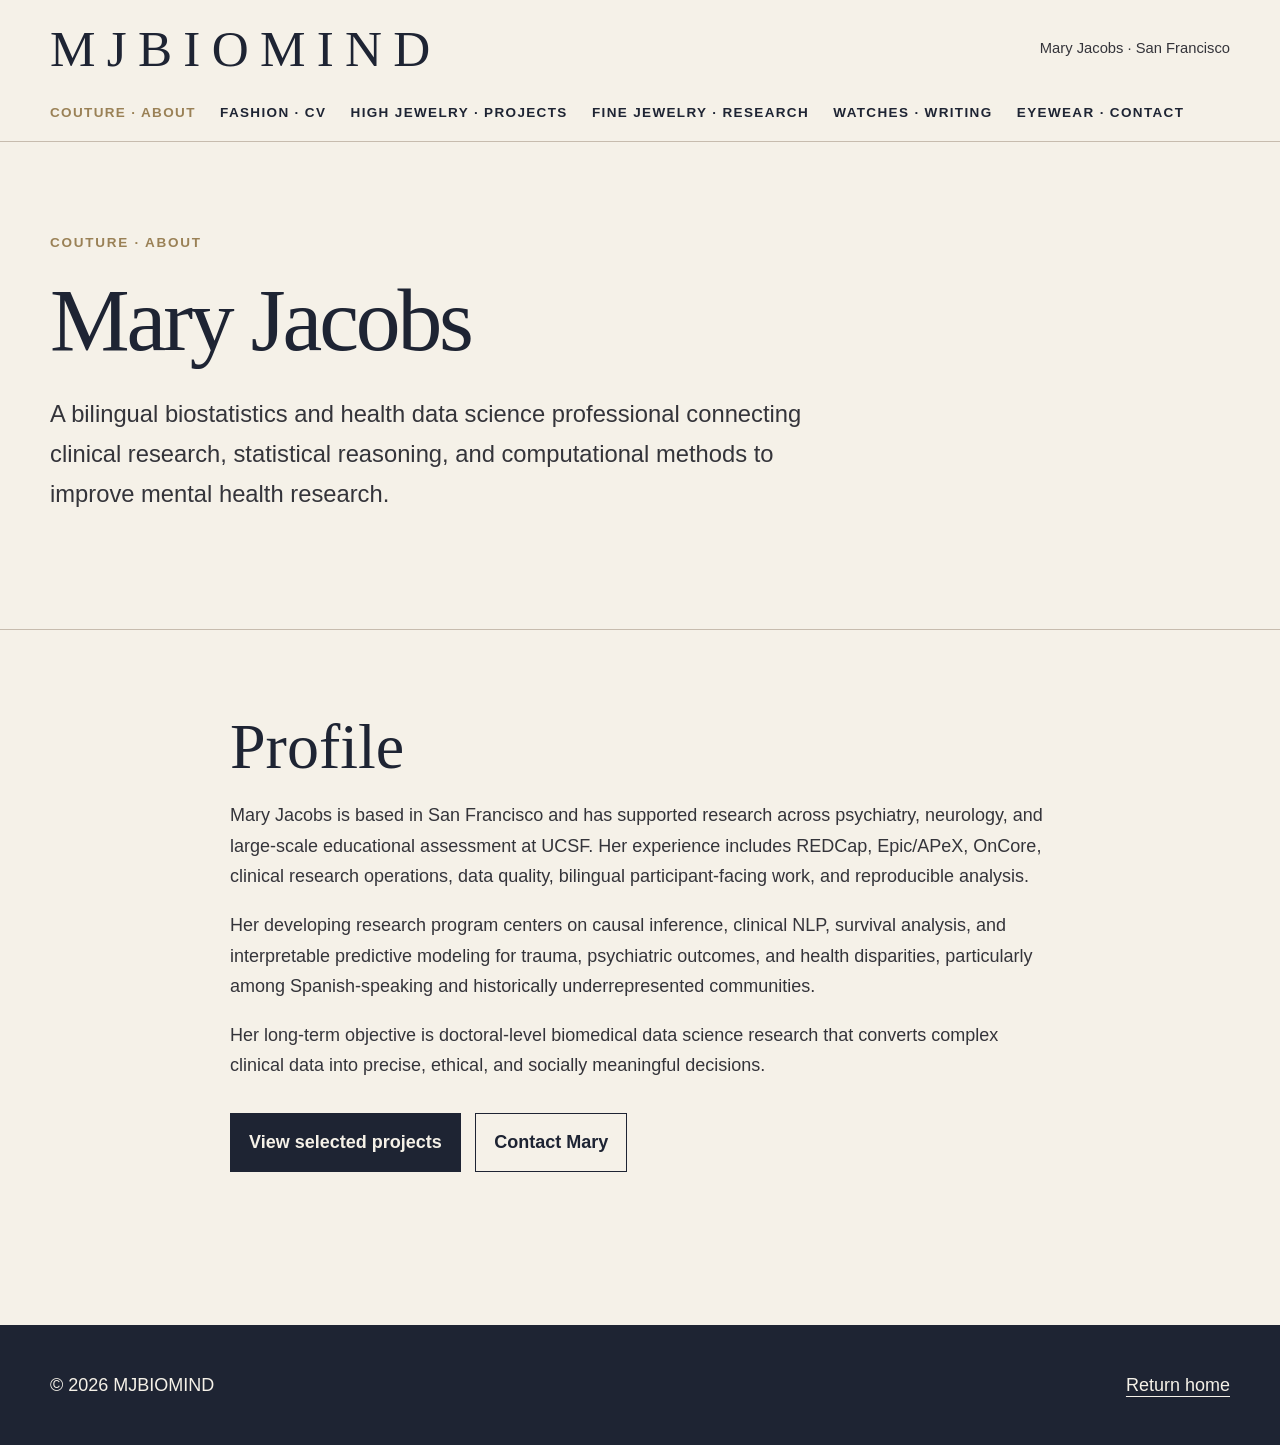
==== about.html @ 74efe2dd "Add Couture about page" ====
<!doctype html><html lang="en"><head><meta charset="utf-8"><meta name="viewport" content="width=device-width,initial-scale=1"><meta name="description" content="About Mary Jacobs, biostatistics and health data science professional."><title>Couture | About | MJBIOMIND</title><link rel="stylesheet" href="styles.css"></head><body><a class="skip" href="#main">Skip to content</a><header class="masthead"><div class="shell"><div class="brandrow"><a class="brand" href="index.html">MJBIOMIND</a><span class="address">Mary Jacobs · San Francisco</span></div><nav aria-label="Primary"><ul><li><a aria-current="page" href="about.html">Couture · About</a></li><li><a href="cv.html">Fashion · CV</a></li><li><a href="projects.html">High Jewelry · Projects</a></li><li><a href="research.html">Fine Jewelry · Research</a></li><li><a href="writing.html">Watches · Writing</a></li><li><a href="contact.html">Eyewear · Contact</a></li></ul></nav></div></header><main id="main"><section class="pagehero"><div class="shell"><p class="eyebrow">Couture · About</p><h1>Mary Jacobs</h1><p class="lead">A bilingual biostatistics and health data science professional connecting clinical research, statistical reasoning, and computational methods to improve mental health research.</p></div></section><article class="content shell"><h2>Profile</h2><p>Mary Jacobs is based in San Francisco and has supported research across psychiatry, neurology, and large-scale educational assessment at UCSF. Her experience includes REDCap, Epic/APeX, OnCore, clinical research operations, data quality, bilingual participant-facing work, and reproducible analysis.</p><p>Her developing research program centers on causal inference, clinical NLP, survival analysis, and interpretable predictive modeling for trauma, psychiatric outcomes, and health disparities, particularly among Spanish-speaking and historically underrepresented communities.</p><p>Her long-term objective is doctoral-level biomedical data science research that converts complex clinical data into precise, ethical, and socially meaningful decisions.</p><div class="actions"><a class="button primary" href="projects.html">View selected projects</a><a class="button" href="contact.html">Contact Mary</a></div></article></main><footer class="footer"><div class="shell"><span>© 2026 MJBIOMIND</span><a href="index.html">Return home</a></div></footer></body></html>
---- styles.css ----
:root{--ivory:#f5f1e8;--parchment:#e9e1d5;--taupe:#a99d91;--navy:#1e2433;--ink:#34343a;--gold:#9a8156;--line:#c7bcae;--max:1180px}*{box-sizing:border-box}html{font-size:18px}body{margin:0;background:var(--ivory);color:var(--navy);font-family:Arial,Helvetica,sans-serif;line-height:1.7}a{color:inherit;text-underline-offset:.25em}a:focus-visible{outline:3px solid var(--gold);outline-offset:4px}.skip{position:absolute;top:-5rem;left:1rem;background:var(--navy);color:var(--ivory);padding:.7rem 1rem;z-index:20}.skip:focus{top:1rem}.shell{width:min(calc(100% - 2rem),var(--max));margin:auto}.masthead{padding:1.3rem 0 .8rem;border-bottom:1px solid var(--line)}.brandrow{display:flex;justify-content:space-between;align-items:center;gap:1rem}.brand{font:500 clamp(1.8rem,4vw,3rem)/1 Georgia,serif;letter-spacing:.22em;text-decoration:none}.address{font-size:.82rem;color:var(--ink)}nav ul{display:flex;flex-wrap:wrap;gap:.65rem 1.35rem;list-style:none;padding:0;margin:1.2rem 0 0}nav a{font-size:.75rem;font-weight:700;letter-spacing:.1em;text-transform:uppercase;text-decoration:none}nav a:hover,nav a[aria-current=page]{color:var(--gold)}main{min-height:65vh}.hero,.pagehero{padding:5rem 0;border-bottom:1px solid var(--line)}.hero{display:grid;grid-template-columns:minmax(230px,.75fr) minmax(0,1.5fr);gap:3rem 5rem;align-items:center}.portrait{width:100%;max-width:360px;aspect-ratio:4/5;object-fit:cover;filter:saturate(.75) contrast(.92);border:1px solid var(--line)}.eyebrow{margin:0 0 .8rem;color:var(--gold);font-size:.75rem;font-weight:700;letter-spacing:.13em;text-transform:uppercase}h1,h2,h3{font-family:Georgia,'Times New Roman',serif;font-weight:500;line-height:1.12}h1{font-size:clamp(3rem,7vw,6.3rem);margin:0;letter-spacing:-.035em}h2{font-size:clamp(2rem,5vw,4rem);margin:0 0 1rem}.lead{font-size:clamp(1.05rem,2vw,1.32rem);max-width:760px;color:var(--ink)}.actions{display:flex;flex-wrap:wrap;gap:.8rem;margin-top:1.8rem}.button{display:inline-block;padding:.72rem 1rem;border:1px solid var(--navy);text-decoration:none;font-weight:700}.button.primary{background:var(--navy);color:var(--ivory)}.collections{padding:4rem 0}.grid{display:grid;grid-template-columns:repeat(3,minmax(0,1fr));gap:1rem}.card{display:block;background:var(--parchment);border:1px solid var(--line);padding:1.35rem;text-decoration:none}.card small{display:block;color:var(--gold);font-weight:700;letter-spacing:.1em;text-transform:uppercase}.card h3{font-size:1.6rem;margin:.4rem 0}.content{padding:4.5rem 0;max-width:820px}.content p,.content li{color:var(--ink)}.list{display:grid;gap:1rem;padding:0;list-style:none}.item{padding:1.3rem;background:var(--parchment);border:1px solid var(--line)}.item h3{margin:0 0 .5rem;font-size:1.45rem}.meta{color:#615b55;font-size:.9rem}.footer{background:var(--navy);color:var(--ivory);margin-top:4rem}.footer .shell{display:flex;justify-content:space-between;gap:2rem;padding:2.5rem 0}.footer a{color:var(--ivory)}@media(max-width:780px){html{font-size:17px}.brandrow,.footer .shell{align-items:flex-start;flex-direction:column}.hero{grid-template-columns:1fr;padding:3.5rem 0}.grid{grid-template-columns:1fr}.pagehero{padding:3.5rem 0}}@media(prefers-reduced-motion:reduce){*{scroll-behavior:auto!important;transition:none!important;animation:none!important}}@media(prefers-contrast:more){:root{--ivory:#fff;--parchment:#f3f3f3;--navy:#111827;--ink:#111;--gold:#6b4f24;--line:#111}}
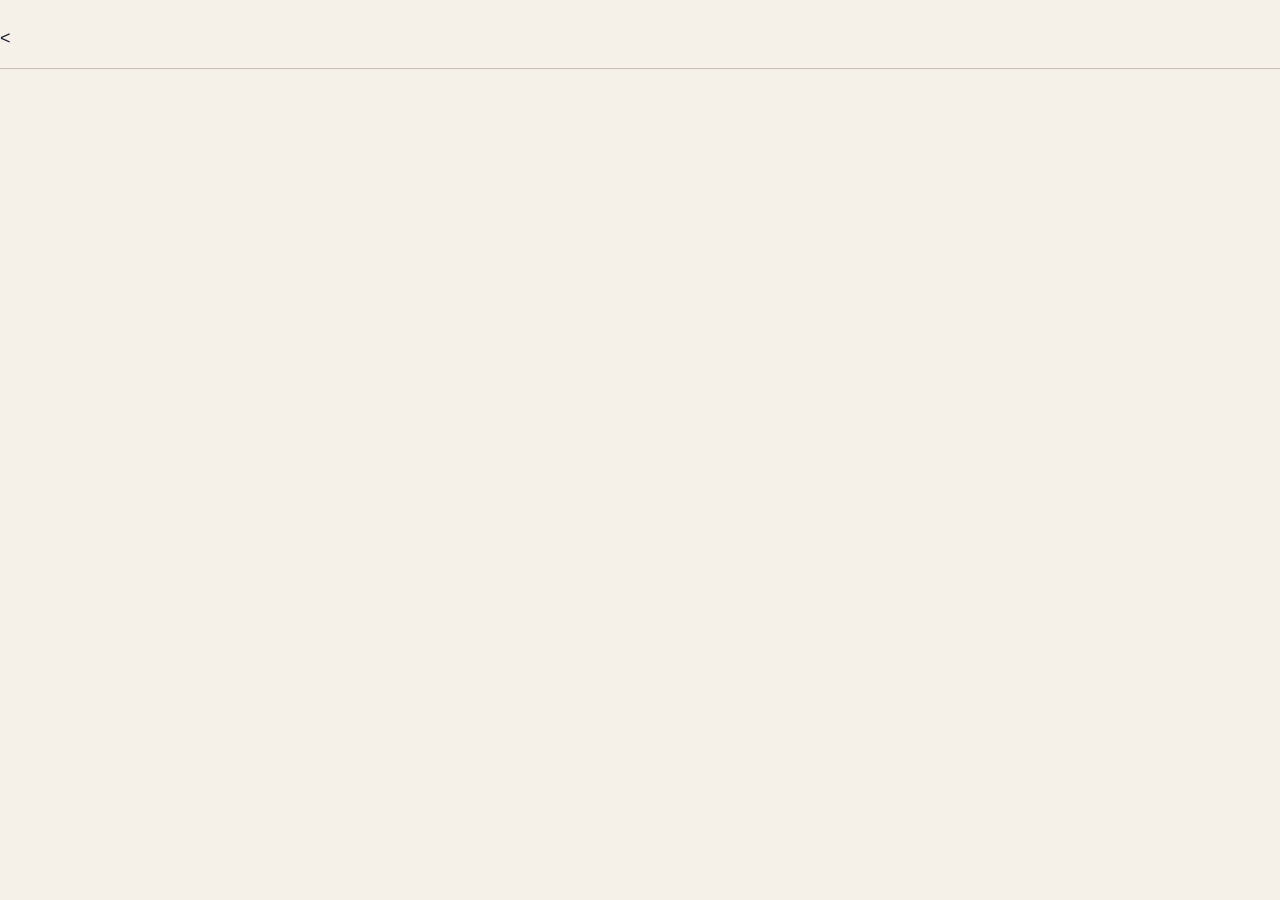
==== commit 3e5a7c51: "Remove collection labels from About page" ====
--- a/about.html
+++ b/about.html
@@ -1 +1 @@
-<!doctype html><html lang="en"><head><meta charset="utf-8"><meta name="viewport" content="width=device-width,initial-scale=1"><meta name="description" content="About Mary Jacobs, biostatistics and health data science professional."><title>Couture | About | MJBIOMIND</title><link rel="stylesheet" href="styles.css"></head><body><a class="skip" href="#main">Skip to content</a><header class="masthead"><div class="shell"><div class="brandrow"><a class="brand" href="index.html">MJBIOMIND</a><span class="address">Mary Jacobs · San Francisco</span></div><nav aria-label="Primary"><ul><li><a aria-current="page" href="about.html">Couture · About</a></li><li><a href="cv.html">Fashion · CV</a></li><li><a href="projects.html">High Jewelry · Projects</a></li><li><a href="research.html">Fine Jewelry · Research</a></li><li><a href="writing.html">Watches · Writing</a></li><li><a href="contact.html">Eyewear · Contact</a></li></ul></nav></div></header><main id="main"><section class="pagehero"><div class="shell"><p class="eyebrow">Couture · About</p><h1>Mary Jacobs</h1><p class="lead">A bilingual biostatistics and health data science professional connecting clinical research, statistical reasoning, and computational methods to improve mental health research.</p></div></section><article class="content shell"><h2>Profile</h2><p>Mary Jacobs is based in San Francisco and has supported research across psychiatry, neurology, and large-scale educational assessment at UCSF. Her experience includes REDCap, Epic/APeX, OnCore, clinical research operations, data quality, bilingual participant-facing work, and reproducible analysis.</p><p>Her developing research program centers on causal inference, clinical NLP, survival analysis, and interpretable predictive modeling for trauma, psychiatric outcomes, and health disparities, particularly among Spanish-speaking and historically underrepresented communities.</p><p>Her long-term objective is doctoral-level biomedical data science research that converts complex clinical data into precise, ethical, and socially meaningful decisions.</p><div class="actions"><a class="button primary" href="projects.html">View selected projects</a><a class="button" href="contact.html">Contact Mary</a></div></article></main><footer class="footer"><div class="shell"><span>© 2026 MJBIOMIND</span><a href="index.html">Return home</a></div></footer></body></html>+<!doctype html><html lang="en"><head><meta charset="utf-8"><meta name="viewport" content="width=device-width,initial-scale=1"><meta name="description" content="About Mary Jacobs, biostatistics and health data science professional."><title>About | MJBIOMIND</title><link rel="stylesheet" href="styles.css"></head><body><a class="skip" href="#main">Skip to content</a><header class="masthead"><
--- a/styles.css
+++ b/styles.css
@@ -1 +1 @@
-:root{--ivory:#f5f1e8;--parchment:#e9e1d5;--taupe:#a99d91;--navy:#1e2433;--ink:#34343a;--gold:#9a8156;--line:#c7bcae;--max:1180px}*{box-sizing:border-box}html{font-size:18px}body{margin:0;background:var(--ivory);color:var(--navy);font-family:Arial,Helvetica,sans-serif;line-height:1.7}a{color:inherit;text-underline-offset:.25em}a:focus-visible{outline:3px solid var(--gold);outline-offset:4px}.skip{position:absolute;top:-5rem;left:1rem;background:var(--navy);color:var(--ivory);padding:.7rem 1rem;z-index:20}.skip:focus{top:1rem}.shell{width:min(calc(100% - 2rem),var(--max));margin:auto}.masthead{padding:1.3rem 0 .8rem;border-bottom:1px solid var(--line)}.brandrow{display:flex;justify-content:space-between;align-items:center;gap:1rem}.brand{font:500 clamp(1.8rem,4vw,3rem)/1 Georgia,serif;letter-spacing:.22em;text-decoration:none}.address{font-size:.82rem;color:var(--ink)}nav ul{display:flex;flex-wrap:wrap;gap:.65rem 1.35rem;list-style:none;padding:0;margin:1.2rem 0 0}nav a{font-size:.75rem;font-weight:700;letter-spacing:.1em;text-transform:uppercase;text-decoration:none}nav a:hover,nav a[aria-current=page]{color:var(--gold)}main{min-height:65vh}.hero,.pagehero{padding:5rem 0;border-bottom:1px solid var(--line)}.hero{display:grid;grid-template-columns:minmax(230px,.75fr) minmax(0,1.5fr);gap:3rem 5rem;align-items:center}.portrait{width:100%;max-width:360px;aspect-ratio:4/5;object-fit:cover;filter:saturate(.75) contrast(.92);border:1px solid var(--line)}.eyebrow{margin:0 0 .8rem;color:var(--gold);font-size:.75rem;font-weight:700;letter-spacing:.13em;text-transform:uppercase}h1,h2,h3{font-family:Georgia,'Times New Roman',serif;font-weight:500;line-height:1.12}h1{font-size:clamp(3rem,7vw,6.3rem);margin:0;letter-spacing:-.035em}h2{font-size:clamp(2rem,5vw,4rem);margin:0 0 1rem}.lead{font-size:clamp(1.05rem,2vw,1.32rem);max-width:760px;color:var(--ink)}.actions{display:flex;flex-wrap:wrap;gap:.8rem;margin-top:1.8rem}.button{display:inline-block;padding:.72rem 1rem;border:1px solid var(--navy);text-decoration:none;font-weight:700}.button.primary{background:var(--navy);color:var(--ivory)}.collections{padding:4rem 0}.grid{display:grid;grid-template-columns:repeat(3,minmax(0,1fr));gap:1rem}.card{display:block;background:var(--parchment);border:1px solid var(--line);padding:1.35rem;text-decoration:none}.card small{display:block;color:var(--gold);font-weight:700;letter-spacing:.1em;text-transform:uppercase}.card h3{font-size:1.6rem;margin:.4rem 0}.content{padding:4.5rem 0;max-width:820px}.content p,.content li{color:var(--ink)}.list{display:grid;gap:1rem;padding:0;list-style:none}.item{padding:1.3rem;background:var(--parchment);border:1px solid var(--line)}.item h3{margin:0 0 .5rem;font-size:1.45rem}.meta{color:#615b55;font-size:.9rem}.footer{background:var(--navy);color:var(--ivory);margin-top:4rem}.footer .shell{display:flex;justify-content:space-between;gap:2rem;padding:2.5rem 0}.footer a{color:var(--ivory)}@media(max-width:780px){html{font-size:17px}.brandrow,.footer .shell{align-items:flex-start;flex-direction:column}.hero{grid-template-columns:1fr;padding:3.5rem 0}.grid{grid-template-columns:1fr}.pagehero{padding:3.5rem 0}}@media(prefers-reduced-motion:reduce){*{scroll-behavior:auto!important;transition:none!important;animation:none!important}}@media(prefers-contrast:more){:root{--ivory:#fff;--parchment:#f3f3f3;--navy:#111827;--ink:#111;--gold:#6b4f24;--line:#111}}+:root{--ivory:#f5f1e8;--parchment:#e9e1d5;--taupe:#a99d91;--navy:#1e2433;--ink:#34343a;--gold:#9a8156;--line:#c7bcae;--max:1180px}*{box-sizing:border-box}html{font-size:18px}body{margin:0;background:var(--ivory);color:var(--navy);font-family:Arial,Helvetica,sans-serif;line-height:1.7}a{color:inherit;text-underline-offset:.25em}a:focus-visible{outline:3px solid var(--gold);outline-offset:4px}.skip{position:absolute;top:-5rem;left:1rem;background:var(--navy);color:var(--ivory);padding:.7rem 1rem;z-index:20}.skip:focus{top:1rem}.shell{width:min(calc(100% - 2rem),var(--max));margin:auto}.masthead{padding:1.3rem 0 .8rem;border-bottom:1px solid var(--line)}.brandrow{display:flex;justify-content:space-between;align-items:center;gap:1rem}.brand{position:relative;font:500 clamp(1.8rem,4vw,3rem)/1 Georgia,serif;letter-spacing:.22em;text-decoration:none;padding-bottom:.55rem}.brand:after{content:"";position:absolute;left:0;bottom:0;width:4.4rem;height:2px;background:var(--gold)}.address{font-size:.82rem;color:var(--ink)}nav ul{display:flex;flex-wrap:wrap;gap:.65rem 1.55rem;list-style:none;padding:0;margin:1.2rem 0 0}nav a{position:relative;font-size:.78rem;font-weight:700;letter-spacing:.11em;text-transform:uppercase;text-decoration:none;padding-bottom:.25rem}nav a:after{content:"";position:absolute;left:0;right:100%;bottom:0;height:1px;background:var(--gold);transition:right .2s ease}nav a:hover:after,nav a[aria-current=page]:after{right:0}nav a:hover,nav a[aria-current=page]{color:var(--gold)}main{min-height:65vh}.hero,.pagehero{padding:5.8rem 0}.hero{display:grid;grid-template-columns:minmax(230px,.75fr) minmax(0,1.5fr);gap:3rem 5rem;align-items:center}.portrait{width:100%;max-width:360px;aspect-ratio:4/5;object-fit:cover;filter:saturate(.78) contrast(.94);border:1px solid var(--line)}.eyebrow{margin:0 0 .8rem;color:var(--gold);font-size:.75rem;font-weight:700;letter-spacing:.13em;text-transform:uppercase}h1,h2,h3{font-family:Georgia,'Times New Roman',serif;font-weight:500;line-height:1.1}h1{font-size:clamp(3.6rem,8vw,7.2rem);margin:0;letter-spacing:-.04em}h2{font-size:clamp(2.4rem,5.5vw,4.8rem);margin:0 0 1rem}.lead{font-size:clamp(1.08rem,2vw,1.35rem);max-width:760px;color:var(--ink)}.actions{display:flex;flex-wrap:wrap;gap:.8rem;margin-top:1.8rem}.button{display:inline-block;padding:.72rem 1rem;border:1px solid var(--navy);text-decoration:none;font-weight:700}.button.primary{background:var(--navy);color:var(--ivory)}.collections{padding:4.8rem 0}.grid{display:grid;grid-template-columns:repeat(3,minmax(0,1fr));gap:1rem}.card{display:block;background:var(--parchment);border:1px solid var(--line);padding:1.5rem;text-decoration:none;transition:transform .2s ease,border-color .2s ease}.card:hover{transform:translateY(-3px);border-color:var(--gold)}.card h3{font-size:1.8rem;margin:0 0 .45rem}.content{padding:5rem 0;max-width:820px}.content p,.content li{color:var(--ink)}.list{display:grid;gap:1rem;padding:0;list-style:none}.item{padding:1.45rem;background:var(--parchment);border:1px solid var(--line)}.item h3{margin:0 0 .5rem;font-size:1.55rem}.meta{color:#615b55;font-size:.9rem}.footer{background:var(--navy);color:var(--ivory);margin-top:4rem}.footer .shell{display:flex;justify-content:space-between;align-items:center;gap:2rem;padding:2.5rem 0}.footer nav ul{margin:0}.footer a{color:var(--ivory)}@media(max-width:780px){html{font-size:17px}.brandrow,.footer .shell{align-items:flex-start;flex-direction:column}.hero{grid-template-columns:1fr;padding:4rem 0}.grid{grid-template-columns:1fr}.pagehero{padding:4rem 0}}@media(prefers-reduced-motion:reduce){*{scroll-behavior:auto!important;transition:none!important;animation:none!important}}@media(prefers-contrast:more){:root{--ivory:#fff;--parchment:#f3f3f3;--navy:#111827;--ink:#111;--gold:#6b4f24;--line:#111}}
